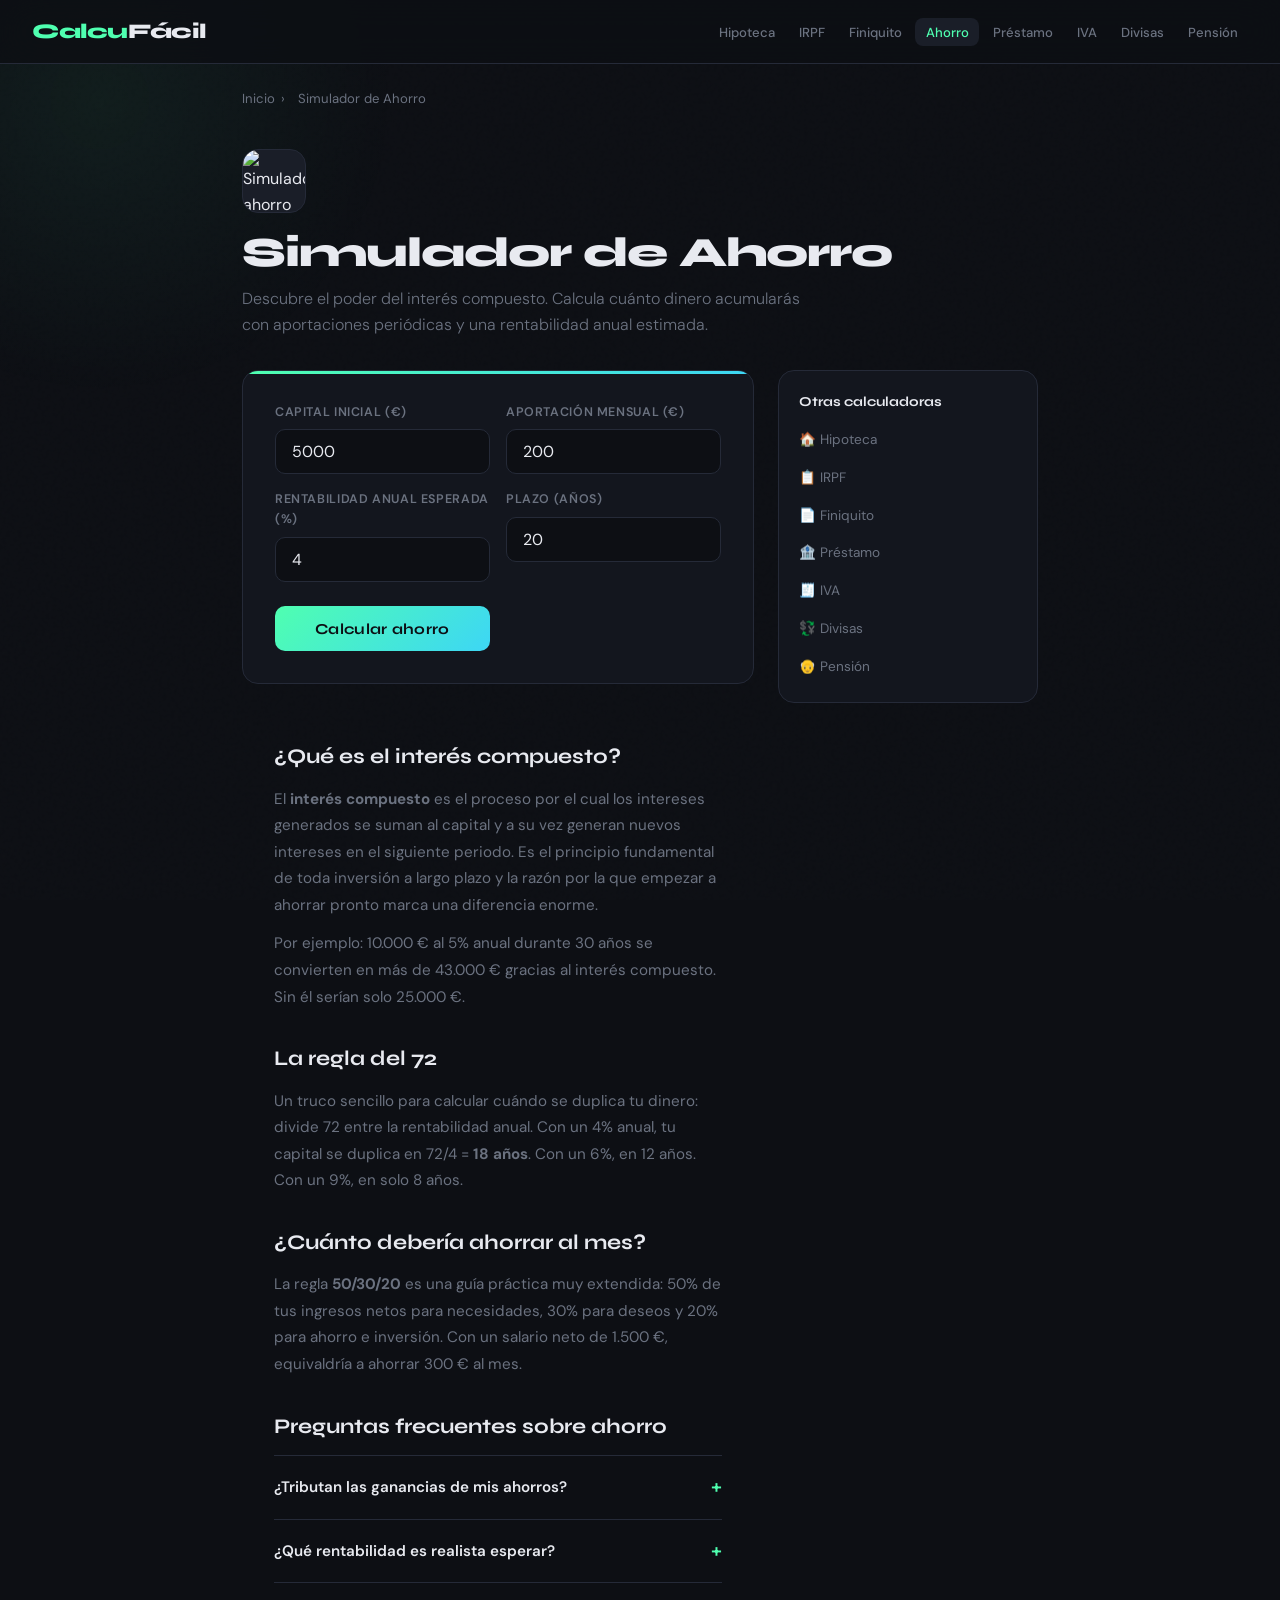
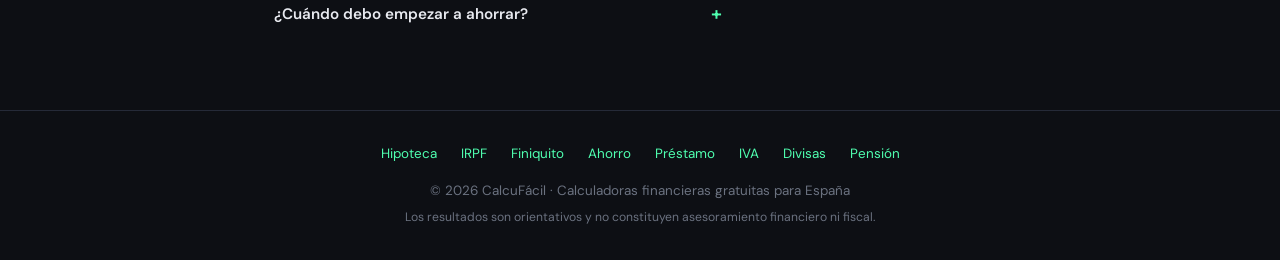
==== ahorro/index.html @ 6a9dbaf0 "Add files via upload" ====
<!DOCTYPE html>
<html lang="es">
<head>
  <meta charset="UTF-8" />
  <meta name="viewport" content="width=device-width, initial-scale=1.0" />
  <title>Simulador de Ahorro e Interés Compuesto 2026 Gratis | CalcuFácil</title>
  <meta name="description" content="Calcula cuánto dinero acumularás con tus ahorros gracias al interés compuesto. Simulador gratuito con aportaciones mensuales y rentabilidad anual personalizable." />
  <meta name="keywords" content="simulador ahorro, calculadora interés compuesto, cuánto ahorro en 10 años, rentabilidad ahorro, simulador inversión, ahorro mensual interés compuesto" />
  <meta name="robots" content="index, follow" />
  <meta name="author" content="CalcuFácil" />
  <meta name="language" content="es" />
  <meta name="geo.region" content="ES" />
  <link rel="canonical" href="https://www.calcufacil.es/ahorro/" />
  <meta property="og:title" content="Simulador de Ahorro e Interés Compuesto 2026 Gratis | CalcuFácil" />
  <meta property="og:description" content="Calcula cuánto dinero acumularás con tus ahorros gracias al interés compuesto. Simulador gratuito con aportaciones mensuales y rentabilidad anual personalizable." />
  <meta property="og:type" content="website" />
  <meta property="og:url" content="https://www.calcufacil.es/ahorro/" />
  <meta property="og:locale" content="es_ES" />
  <meta property="og:site_name" content="CalcuFácil" />
  <meta name="twitter:card" content="summary" />
  <meta name="twitter:title" content="Simulador de Ahorro e Interés Compuesto 2026 Gratis | CalcuFácil" />
  <meta name="twitter:description" content="Calcula cuánto dinero acumularás con tus ahorros gracias al interés compuesto. Simulador gratuito con aportaciones mensuales y rentabilidad anual personalizable." />
  <link rel="preconnect" href="https://fonts.googleapis.com" />
  <link href="https://fonts.googleapis.com/css2?family=Syne:wght@400;600;700;800&family=DM+Sans:wght@300;400;500;700&display=swap" rel="stylesheet" />
  <link rel="stylesheet" href="../css/style.css" />
  <script type="application/ld+json">
  {"@context":"https://schema.org","@type":"WebApplication","name":"Simulador de Ahorro","url":"https://www.calcufacil.es/ahorro/","description":"Simula el crecimiento de tus ahorros con interés compuesto","applicationCategory":"FinanceApplication","operatingSystem":"Web","offers":{"@type":"Offer","price":"0","priceCurrency":"EUR"},"inLanguage":"es"}
  </script>
  <script type="application/ld+json">{"@context":"https://schema.org","@type":"FAQPage","mainEntity":[{"@type":"Question","name":"¿Tributan las ganancias de mis ahorros?","acceptedAnswer":{"@type":"Answer","text":"Sí. Las ganancias del ahorro tributan en el IRPF como rendimientos del capital mobiliario a tipos del 19%, 21%, 23%, 27% o 28% según la cantidad."}},{"@type":"Question","name":"¿Qué rentabilidad es realista esperar?","acceptedAnswer":{"@type":"Answer","text":"Un depósito actual puede dar 2-3%. Un fondo indexado global ha dado históricamente un 7-8% anual de media aunque con volatilidad. A largo plazo 4-6% es una estimación conservadora razonable."}},{"@type":"Question","name":"¿Cuándo debo empezar a ahorrar?","acceptedAnswer":{"@type":"Answer","text":"Cuanto antes, mejor. Gracias al interés compuesto, ahorrar 100 euros al mes a los 25 años puede valer cuatro veces más que empezar a los 40 años. El tiempo es el factor más importante."}}]}</script>
</head>
<body>
<nav>
  <a class="nav-logo" href="../" aria-label="CalcuFácil inicio">Calcu<span>Fácil</span></a>
  <ul class="nav-links">
    <li><a href="../hipoteca/">Hipoteca</a></li>
    <li><a href="../irpf/">IRPF</a></li>
    <li><a href="../finiquito/">Finiquito</a></li>
    <li><a href="../ahorro/" class="active">Ahorro</a></li>
    <li><a href="../prestamo/">Préstamo</a></li>
    <li><a href="../iva/">IVA</a></li>
    <li><a href="../divisas/">Divisas</a></li>
    <li><a href="../pension/">Pensión</a></li>
    </ul>
</nav>
<div class="breadcrumb"><a href="../">Inicio</a><span>›</span><span>Simulador de Ahorro</span></div>
<div class="page-hero">
  <div class="page-hero-icon"><img src="../imagenes/iconos/ahorro.png" alt="Simulador ahorro" width="64" height="64" loading="eager" /></div>
  <h1>Simulador de Ahorro</h1>
  <p>Descubre el poder del interés compuesto. Calcula cuánto dinero acumularás con aportaciones periódicas y una rentabilidad anual estimada.</p>
</div>
<div class="ad-banner"><div class="ad-slot">Publicidad</div></div>
<div class="calc-layout">
  <div class="calc-main">
    <div class="calc-card">
      <div class="form-grid">
        <div class="form-group"><label>Capital inicial (€)</label><input type="number" id="aho-inicial" placeholder="5000" value="5000" min="0" /></div>
        <div class="form-group"><label>Aportación mensual (€)</label><input type="number" id="aho-mensual" placeholder="200" value="200" min="0" /></div>
        <div class="form-group"><label>Rentabilidad anual esperada (%)</label><input type="number" id="aho-rentabilidad" placeholder="4" value="4" step="0.1" min="0" /></div>
        <div class="form-group"><label>Plazo (años)</label><input type="number" id="aho-plazo" placeholder="20" value="20" min="1" max="50" /></div>
      </div>
      <button class="calc-btn" onclick="calcAhorro()">Calcular ahorro</button>
      <div class="result-box" id="res-ahorro">
        <div class="result-title">Resultado al final del plazo</div>
        <div class="results-grid">
          <div><div class="result-label">Capital final</div><div class="result-value big" id="aho-final">—</div></div>
          <div><div class="result-label">Total aportado</div><div class="result-value" id="aho-aportado">—</div></div>
          <div><div class="result-label">Ganancias por interés</div><div class="result-value" id="aho-ganancias">—</div></div>
          <div><div class="result-label">Multiplicador</div><div class="result-value" id="aho-multiplicador">—</div></div>
        </div>
        <div class="result-note">⚠️ Simulación con interés compuesto mensual. La rentabilidad real puede variar. No incluye inflación, impuestos sobre ganancias ni comisiones de gestión.</div>
      </div>
    </div>
    <div class="ad-slot">Publicidad</div>
    <article class="seo-article">
      <h2>¿Qué es el interés compuesto?</h2>
      <p>El <strong>interés compuesto</strong> es el proceso por el cual los intereses generados se suman al capital y a su vez generan nuevos intereses en el siguiente periodo. Es el principio fundamental de toda inversión a largo plazo y la razón por la que empezar a ahorrar pronto marca una diferencia enorme.</p>
      <p>Por ejemplo: 10.000 € al 5% anual durante 30 años se convierten en más de 43.000 € gracias al interés compuesto. Sin él serían solo 25.000 €.</p>
      <h2>La regla del 72</h2>
      <p>Un truco sencillo para calcular cuándo se duplica tu dinero: divide 72 entre la rentabilidad anual. Con un 4% anual, tu capital se duplica en 72/4 = <strong>18 años</strong>. Con un 6%, en 12 años. Con un 9%, en solo 8 años.</p>
      <h2>¿Cuánto debería ahorrar al mes?</h2>
      <p>La regla <strong>50/30/20</strong> es una guía práctica muy extendida: 50% de tus ingresos netos para necesidades, 30% para deseos y 20% para ahorro e inversión. Con un salario neto de 1.500 €, equivaldría a ahorrar 300 € al mes.</p>
      <h2>Preguntas frecuentes sobre ahorro</h2>
      <details class="faq-item"><summary>¿Tributan las ganancias de mis ahorros?</summary><p>Sí. Las ganancias del ahorro tributan en el IRPF como rendimientos del capital mobiliario a tipos del 19%, 21%, 23%, 27% o 28% según la cantidad.</p></details><details class="faq-item"><summary>¿Qué rentabilidad es realista esperar?</summary><p>Un depósito actual puede dar 2-3%. Un fondo indexado global ha dado históricamente un 7-8% anual de media aunque con volatilidad. A largo plazo 4-6% es una estimación conservadora razonable.</p></details><details class="faq-item"><summary>¿Cuándo debo empezar a ahorrar?</summary><p>Cuanto antes, mejor. Gracias al interés compuesto, ahorrar 100 euros al mes a los 25 años puede valer cuatro veces más que empezar a los 40 años. El tiempo es el factor más importante.</p></details>
    </article>
  </div>
  <aside class="calc-sidebar">
    <div class="ad-slot-sq">Publicidad</div>
    <div class="sidebar-card">
      <h3>Otras calculadoras</h3>
      <ul class="sidebar-links">
        <li><a href="../hipoteca/">🏠 Hipoteca</a></li>
        <li><a href="../irpf/">📋 IRPF</a></li>
        <li><a href="../finiquito/">📄 Finiquito</a></li>
        <li><a href="../prestamo/">🏦 Préstamo</a></li>
        <li><a href="../iva/">🧾 IVA</a></li>
        <li><a href="../divisas/">💱 Divisas</a></li>
        <li><a href="../pension/">👴 Pensión</a></li>
        </ul>
    </div>
  </aside>
</div>
<footer>
  <div class="footer-links"><a href="/hipoteca/">Hipoteca</a><a href="/irpf/">IRPF</a><a href="/finiquito/">Finiquito</a><a href="/ahorro/">Ahorro</a><a href="/prestamo/">Préstamo</a><a href="/iva/">IVA</a><a href="/divisas/">Divisas</a><a href="/pension/">Pensión</a></div>
  <p>© 2026 CalcuFácil · Calculadoras financieras gratuitas para España</p>
  <p style="margin-top:0.4rem;font-size:0.76rem;">Los resultados son orientativos y no constituyen asesoramiento financiero ni fiscal.</p>
</footer>
<script src="../js/utils.js"></script>
<script>
function calcAhorro() {
  const C0=parseFloat(document.getElementById('aho-inicial').value)||0;
  const m=parseFloat(document.getElementById('aho-mensual').value)||0;
  const r=parseFloat(document.getElementById('aho-rentabilidad').value)/100/12;
  const n=parseFloat(document.getElementById('aho-plazo').value)*12;
  if(!n) return;
  const fin=r===0?C0+m*n:C0*Math.pow(1+r,n)+m*(Math.pow(1+r,n)-1)/r;
  const ap=C0+m*n, gan=fin-ap, mul=ap>0?fin/ap:1;
  document.getElementById('aho-final').textContent=fmtE(fin);
  document.getElementById('aho-aportado').textContent=fmtE(ap);
  document.getElementById('aho-ganancias').textContent=fmtE(gan);
  document.getElementById('aho-multiplicador').textContent='x'+fmt(mul);
  document.getElementById('res-ahorro').classList.add('visible');
}
</script>
</body></html>
---- css/style.css ----
:root {
  --bg: #0d0f14;
  --surface: #13161e;
  --surface2: #1a1e28;
  --border: #252a38;
  --accent: #4fffb0;
  --accent2: #3dd6f5;
  --text: #e8eaf0;
  --muted: #6b7280;
  --card-hover: #1e2330;
  --radius: 16px;
  --font-display: 'Syne', sans-serif;
  --font-body: 'DM Sans', sans-serif;
}

*, *::before, *::after { box-sizing: border-box; margin: 0; padding: 0; }
html { scroll-behavior: smooth; }

body {
  background: var(--bg);
  color: var(--text);
  font-family: var(--font-body);
  font-size: 16px;
  line-height: 1.6;
  min-height: 100vh;
  overflow-x: hidden;
}

body::before {
  content: '';
  position: fixed;
  inset: 0;
  background-image: url("data:image/svg+xml,%3Csvg viewBox='0 0 256 256' xmlns='http://www.w3.org/2000/svg'%3E%3Cfilter id='noise'%3E%3CfeTurbulence type='fractalNoise' baseFrequency='0.9' numOctaves='4' stitchTiles='stitch'/%3E%3C/filter%3E%3Crect width='100%25' height='100%25' filter='url(%23noise)' opacity='0.04'/%3E%3C/svg%3E");
  pointer-events: none;
  z-index: 0;
  opacity: 0.4;
}

body::after {
  content: '';
  position: fixed;
  top: -200px; left: -200px;
  width: 600px; height: 600px;
  background: radial-gradient(circle, rgba(79,255,176,0.06) 0%, transparent 70%);
  pointer-events: none;
  z-index: 0;
}

/* ── NAV ── */
nav {
  position: sticky; top: 0; z-index: 100;
  background: rgba(13,15,20,0.88);
  backdrop-filter: blur(20px);
  border-bottom: 1px solid var(--border);
  padding: 0 2rem;
  height: 64px;
  display: flex; align-items: center; justify-content: space-between;
}

.nav-logo {
  font-family: var(--font-display);
  font-weight: 800; font-size: 1.3rem;
  color: var(--accent); letter-spacing: -0.02em;
  text-decoration: none;
}
.nav-logo span { color: var(--text); }

.nav-links { display: flex; gap: 0.2rem; list-style: none; flex-wrap: wrap; }
.nav-links a {
  color: var(--muted); text-decoration: none;
  font-size: 0.82rem; font-weight: 500;
  padding: 0.35rem 0.65rem; border-radius: 8px;
  transition: all 0.2s;
}
.nav-links a:hover, .nav-links a.active { color: var(--text); background: var(--surface2); }
.nav-links a.active { color: var(--accent); }

/* ── BREADCRUMB ── */
.breadcrumb {
  position: relative; z-index: 1;
  max-width: 860px; margin: 1.5rem auto 0;
  padding: 0 2rem;
  font-size: 0.82rem; color: var(--muted);
}
.breadcrumb a { color: var(--muted); text-decoration: none; }
.breadcrumb a:hover { color: var(--accent); }
.breadcrumb span { margin: 0 0.4rem; }

/* ── HERO (index) ── */
.hero {
  position: relative; z-index: 1;
  text-align: center;
  padding: 5rem 2rem 3.5rem;
  max-width: 820px; margin: 0 auto;
}
.hero-badge {
  display: inline-flex; align-items: center; gap: 0.4rem;
  background: rgba(79,255,176,0.08);
  border: 1px solid rgba(79,255,176,0.2);
  color: var(--accent); font-size: 0.78rem; font-weight: 600;
  padding: 0.35rem 0.9rem; border-radius: 100px;
  margin-bottom: 1.5rem; letter-spacing: 0.05em; text-transform: uppercase;
  animation: fadeUp 0.5s ease both;
}
.hero h1 {
  font-family: var(--font-display);
  font-size: clamp(2rem, 5vw, 3.4rem);
  font-weight: 800; line-height: 1.1;
  letter-spacing: -0.03em; margin-bottom: 1.25rem;
  animation: fadeUp 0.5s 0.1s ease both;
}
.hero h1 .highlight {
  background: linear-gradient(135deg, var(--accent), var(--accent2));
  -webkit-background-clip: text; -webkit-text-fill-color: transparent; background-clip: text;
}
.hero p {
  font-size: 1.05rem; color: var(--muted);
  max-width: 520px; margin: 0 auto 2.5rem;
  font-weight: 300; animation: fadeUp 0.5s 0.2s ease both;
}
.hero-stats {
  display: flex; justify-content: center; gap: 2.5rem;
  animation: fadeUp 0.5s 0.3s ease both;
}
.stat { text-align: center; }
.stat-num { font-family: var(--font-display); font-size: 1.5rem; font-weight: 800; color: var(--accent); }
.stat-label { font-size: 0.78rem; color: var(--muted); }

/* ── PAGE HERO (subpages) ── */
.page-hero {
  position: relative; z-index: 1;
  max-width: 860px; margin: 0 auto;
  padding: 2.5rem 2rem 2rem;
}
.page-hero-icon {
  display: block;
  width: 64px;
  height: 64px;
  margin-bottom: 1rem;
  border-radius: 16px;
  overflow: hidden;
  background: var(--surface2);
  border: 1px solid var(--border);
}
.page-hero-icon img {
  width: 100%;
  height: 100%;
  object-fit: cover;
  display: block;
}
.page-hero h1 {
  font-family: var(--font-display);
  font-size: clamp(1.8rem, 4vw, 2.6rem);
  font-weight: 800; line-height: 1.15;
  letter-spacing: -0.03em; margin-bottom: 0.6rem;
  animation: fadeUp 0.4s ease both;
}
.page-hero p {
  font-size: 1rem; color: var(--muted);
  max-width: 580px; font-weight: 300;
  animation: fadeUp 0.4s 0.1s ease both;
}

/* ── AD SLOTS ── */
/* TODO: Cuando Google AdSense apruebe la web, elimina las tres líneas "display: none"
   que hay debajo (una en .ad-banner, una en .ad-slot y una en .ad-slot-sq) */
.ad-banner { display: none; position: relative; z-index: 1; max-width: 860px; margin: 1rem auto; padding: 0 2rem; }
.ad-slot {
  display: none;
  background: var(--surface); border: 1px dashed var(--border);
  border-radius: var(--radius); height: 90px;
  align-items: center; justify-content: center;
  color: var(--muted); font-size: 0.78rem;
  letter-spacing: 0.1em; text-transform: uppercase;
}
.ad-slot-sq {
  display: none;
  background: var(--surface); border: 1px dashed var(--border);
  border-radius: var(--radius); height: 250px;
  align-items: center; justify-content: center;
  color: var(--muted); font-size: 0.78rem;
  letter-spacing: 0.1em; text-transform: uppercase;
}

/* ── TOOLS GRID (index) ── */
.section { position: relative; z-index: 1; max-width: 1100px; margin: 0 auto; padding: 0 2rem 4rem; }
.section-title {
  font-family: var(--font-display); font-size: 0.72rem; font-weight: 700;
  color: var(--muted); letter-spacing: 0.15em; text-transform: uppercase; margin-bottom: 1.25rem;
}
.tools-grid { display: grid; grid-template-columns: repeat(auto-fill, minmax(260px, 1fr)); gap: 1rem; }
.tool-card {
  background: var(--surface); border: 1px solid var(--border);
  border-radius: var(--radius); padding: 1.5rem;
  text-decoration: none; display: block;
  transition: all 0.25s; position: relative; overflow: hidden;
}
.tool-card::before {
  content: ''; position: absolute; top: 0; left: 0; right: 0; height: 2px;
  background: linear-gradient(90deg, var(--accent), var(--accent2));
  transform: scaleX(0); transform-origin: left; transition: transform 0.3s ease;
}
.tool-card:hover { background: var(--card-hover); border-color: rgba(79,255,176,0.2); transform: translateY(-2px); box-shadow: 0 8px 32px rgba(0,0,0,0.3); }
.tool-card:hover::before { transform: scaleX(1); }
/* ── CARD ICON → IMAGE CONTAINER ── */
.card-icon {
  display: block;
  width: 100px;
  height: 60px;
  margin-bottom: 1rem;
  border-radius: 12px;
  overflow: hidden;
  background: var(--surface2);
  border: 1px solid var(--border);
  flex-shrink: 0;
}

.card-icon img {
  width: 100%;
  height: 100%;
  object-fit: cover;
  display: block;
  transition: transform 0.3s ease;
}

.tool-card:hover .card-icon img {
  transform: scale(1.08);
}

/* Placeholder shown when no image is set */
.card-icon:not(:has(img))::after,
.card-icon img[src=""]::before {
  content: '';
  display: block;
  width: 100%;
  height: 100%;
  background: linear-gradient(135deg, var(--surface2), var(--border));
}

/* Icon placeholder visual — shows a subtle "image" icon */
.card-icon-placeholder {
  display: block;
  width: 52px;
  height: 52px;
  margin-bottom: 1rem;
  border-radius: 12px;
  background: var(--surface2);
  border: 1.5px dashed var(--border);
  position: relative;
  flex-shrink: 0;
}
.card-icon-placeholder::after {
  content: '🖼';
  position: absolute;
  top: 50%; left: 50%;
  transform: translate(-50%, -50%);
  font-size: 1.4rem;
  opacity: 0.3;
}
.card-title { font-family: var(--font-display); font-size: 1rem; font-weight: 700; margin-bottom: 0.4rem; color: var(--text); }
.card-desc { font-size: 0.84rem; color: var(--muted); line-height: 1.5; }
.card-arrow { position: absolute; top: 1.25rem; right: 1.25rem; color: var(--muted); font-size: 1.1rem; transition: transform 0.2s, color 0.2s; }
.tool-card:hover .card-arrow { transform: translateX(3px); color: var(--accent); }

/* ── CALC LAYOUT ── */
.calc-layout {
  position: relative; z-index: 1;
  max-width: 860px; margin: 0 auto;
  padding: 0 2rem 1rem;
  display: grid;
  grid-template-columns: 1fr 260px;
  gap: 1.5rem;
  align-items: start;
}

.calc-main { display: flex; flex-direction: column; gap: 1.5rem; }

/* ── CALC CARD ── */
.calc-card {
  background: var(--surface); border: 1px solid var(--border);
  border-radius: var(--radius); padding: 2rem;
  position: relative; overflow: hidden;
}
.calc-card::before {
  content: ''; position: absolute; top: 0; left: 0; right: 0; height: 3px;
  background: linear-gradient(90deg, var(--accent), var(--accent2));
}
.form-grid { display: grid; grid-template-columns: repeat(auto-fit, minmax(190px, 1fr)); gap: 1rem; margin-bottom: 1.5rem; }
.form-group { display: flex; flex-direction: column; gap: 0.4rem; }
.form-group label { font-size: 0.78rem; font-weight: 600; color: var(--muted); letter-spacing: 0.05em; text-transform: uppercase; }
.form-group input, .form-group select {
  background: var(--bg); border: 1px solid var(--border);
  border-radius: 10px; color: var(--text);
  font-family: var(--font-body); font-size: 1rem;
  padding: 0.7rem 1rem; outline: none; transition: border-color 0.2s; width: 100%;
}
.form-group input:focus, .form-group select:focus {
  border-color: var(--accent); box-shadow: 0 0 0 3px rgba(79,255,176,0.08);
}
.form-group select option { background: var(--bg); }

.calc-btn {
  background: linear-gradient(135deg, var(--accent), var(--accent2));
  border: none; border-radius: 10px; color: #0d0f14;
  cursor: pointer; font-family: var(--font-display);
  font-size: 0.95rem; font-weight: 700;
  padding: 0.85rem 2.5rem; transition: opacity 0.2s, transform 0.1s;
  letter-spacing: 0.02em;
}
.calc-btn:hover { opacity: 0.9; transform: translateY(-1px); }
.calc-btn:active { transform: translateY(0); }

/* ── RESULT BOX ── */
.result-box {
  display: none; background: var(--bg);
  border: 1px solid rgba(79,255,176,0.2); border-radius: var(--radius);
  padding: 1.5rem; animation: fadeUp 0.3s ease;
}
.result-box.visible { display: block; }
.result-title { font-size: 0.72rem; font-weight: 700; color: var(--accent); letter-spacing: 0.1em; text-transform: uppercase; margin-bottom: 1rem; }
.results-grid { display: grid; grid-template-columns: repeat(auto-fit, minmax(150px, 1fr)); gap: 1rem; }
.result-label { font-size: 0.8rem; color: var(--muted); margin-bottom: 0.2rem; }
.result-value { font-family: var(--font-body); font-size: 1.35rem; font-weight: 700; color: var(--text); letter-spacing: -0.01em; }
.result-value.big { font-family: var(--font-body); font-size: 2rem; font-weight: 700; color: var(--accent); letter-spacing: -0.02em; }
.result-note { margin-top: 1rem; font-size: 0.8rem; color: var(--muted); line-height: 1.5; padding-top: 1rem; border-top: 1px solid var(--border); }

/* ── SIDEBAR ── */
.calc-sidebar { display: flex; flex-direction: column; gap: 1rem; }
.sidebar-card { background: var(--surface); border: 1px solid var(--border); border-radius: var(--radius); padding: 1.25rem; }
.sidebar-card h3 { font-family: var(--font-display); font-size: 0.85rem; font-weight: 700; color: var(--text); margin-bottom: 0.75rem; }
.sidebar-links { list-style: none; display: flex; flex-direction: column; gap: 0.4rem; }
.sidebar-links a { color: var(--muted); text-decoration: none; font-size: 0.85rem; padding: 0.3rem 0; display: flex; align-items: center; gap: 0.5rem; transition: color 0.2s; }
.sidebar-links a:hover { color: var(--accent); }

/* ── SEO ARTICLE ── */
.seo-article {
  position: relative; z-index: 1;
  max-width: 860px; margin: 0 auto;
  padding: 0 2rem 3rem;
}
.seo-article h2 { font-family: var(--font-display); font-size: 1.3rem; font-weight: 700; margin: 2rem 0 0.75rem; color: var(--text); }
.seo-article h3 { font-family: var(--font-display); font-size: 1rem; font-weight: 700; margin: 1.5rem 0 0.5rem; color: var(--text); }
.seo-article p { color: var(--muted); font-size: 0.95rem; line-height: 1.75; margin-bottom: 0.75rem; }
.seo-article ul { color: var(--muted); font-size: 0.95rem; line-height: 1.75; padding-left: 1.25rem; margin-bottom: 0.75rem; }
.seo-article ul li { margin-bottom: 0.3rem; }
.faq-item { border-top: 1px solid var(--border); padding: 1rem 0; }
.faq-item summary { cursor: pointer; font-weight: 600; color: var(--text); font-size: 0.95rem; list-style: none; display: flex; justify-content: space-between; align-items: center; }
.faq-item summary::after { content: '+'; color: var(--accent); font-size: 1.2rem; }
.faq-item[open] summary::after { content: '−'; }
.faq-item p { margin-top: 0.75rem; color: var(--muted); font-size: 0.9rem; }

/* ── FOOTER ── */
footer {
  position: relative; z-index: 1;
  border-top: 1px solid var(--border);
  padding: 2rem; text-align: center;
  color: var(--muted); font-size: 0.84rem;
}
footer a { color: var(--accent); text-decoration: none; }
.footer-links { display: flex; justify-content: center; gap: 1.5rem; margin-bottom: 1rem; flex-wrap: wrap; }

/* ── ANIMATIONS ── */
@keyframes fadeUp {
  from { opacity: 0; transform: translateY(14px); }
  to   { opacity: 1; transform: translateY(0); }
}

/* ── MOBILE ── */
@media (max-width: 720px) {
  nav { padding: 0 1rem; }
  .nav-links { display: none; }
  .hero, .page-hero { padding-left: 1rem; padding-right: 1rem; }
  .section, .seo-article, .ad-banner { padding-left: 1rem; padding-right: 1rem; }
  .calc-layout { grid-template-columns: 1fr; padding: 0 1rem 1rem; }
  .calc-sidebar { display: none; }
  .tools-grid { grid-template-columns: 1fr 1fr; gap: 0.75rem; }
  .tool-card { padding: 1rem; }
  .card-desc { display: none; }
  .hero-stats { gap: 1.5rem; }
}
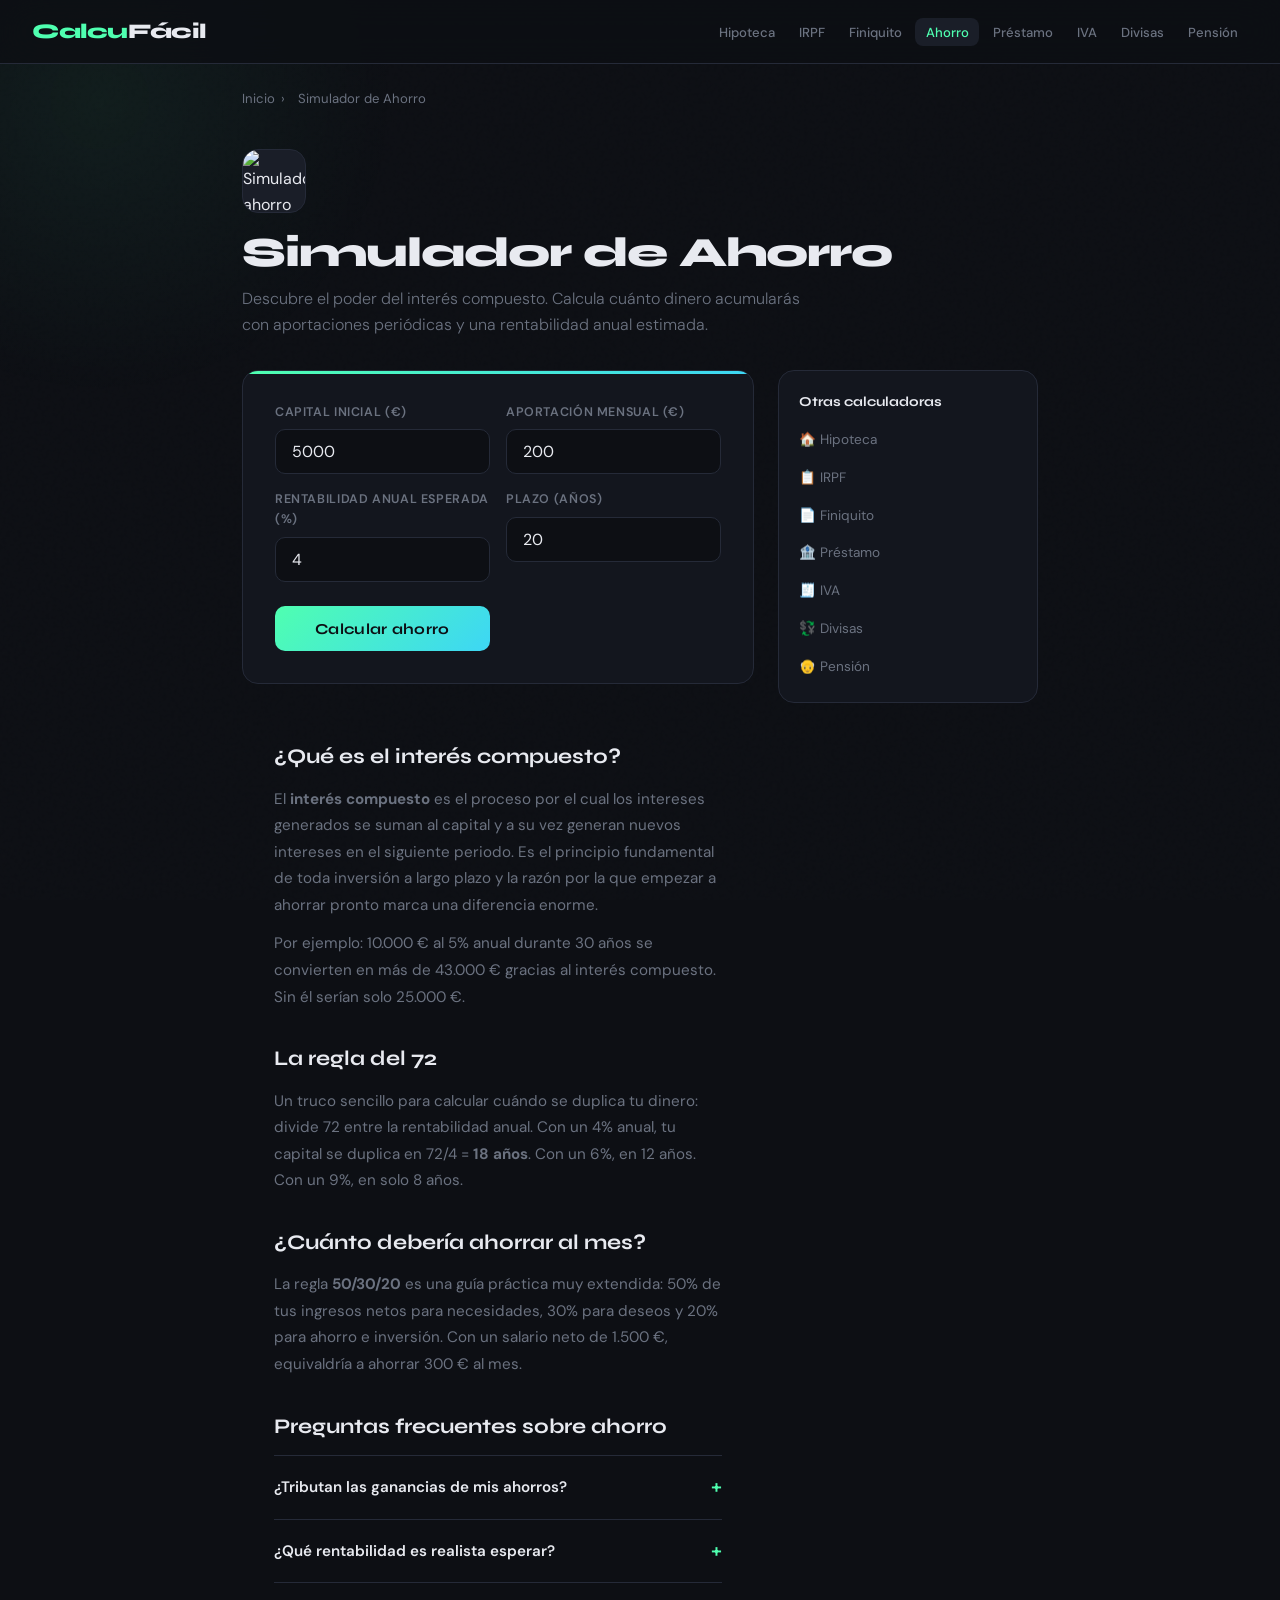
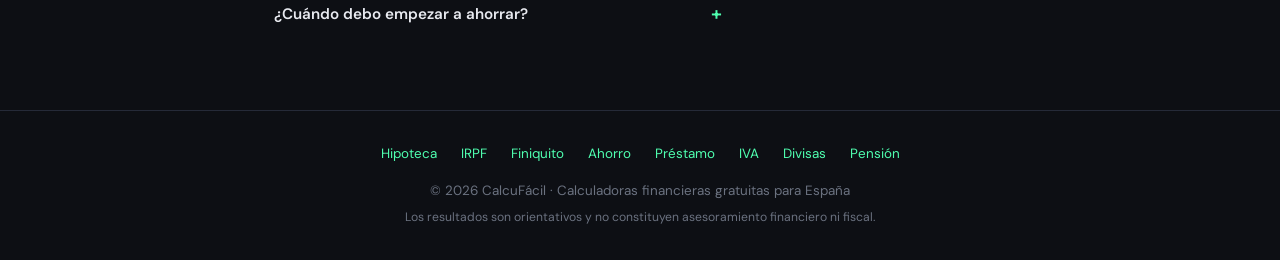
==== commit db4246cb: "Añadir favicon" ====
--- a/ahorro/index.html
+++ b/ahorro/index.html
@@ -27,6 +27,10 @@
   {"@context":"https://schema.org","@type":"WebApplication","name":"Simulador de Ahorro","url":"https://www.calcufacil.es/ahorro/","description":"Simula el crecimiento de tus ahorros con interés compuesto","applicationCategory":"FinanceApplication","operatingSystem":"Web","offers":{"@type":"Offer","price":"0","priceCurrency":"EUR"},"inLanguage":"es"}
   </script>
   <script type="application/ld+json">{"@context":"https://schema.org","@type":"FAQPage","mainEntity":[{"@type":"Question","name":"¿Tributan las ganancias de mis ahorros?","acceptedAnswer":{"@type":"Answer","text":"Sí. Las ganancias del ahorro tributan en el IRPF como rendimientos del capital mobiliario a tipos del 19%, 21%, 23%, 27% o 28% según la cantidad."}},{"@type":"Question","name":"¿Qué rentabilidad es realista esperar?","acceptedAnswer":{"@type":"Answer","text":"Un depósito actual puede dar 2-3%. Un fondo indexado global ha dado históricamente un 7-8% anual de media aunque con volatilidad. A largo plazo 4-6% es una estimación conservadora razonable."}},{"@type":"Question","name":"¿Cuándo debo empezar a ahorrar?","acceptedAnswer":{"@type":"Answer","text":"Cuanto antes, mejor. Gracias al interés compuesto, ahorrar 100 euros al mes a los 25 años puede valer cuatro veces más que empezar a los 40 años. El tiempo es el factor más importante."}}]}</script>
+  <link rel="icon" type="image/x-icon" href="../favicon.ico">
+  <link rel="icon" type="image/png" sizes="192x192" href="../favicon-192.png">
+  <link rel="icon" type="image/png" sizes="512x512" href="../favicon-512.png">
+  <link rel="apple-touch-icon" href="../apple-touch-icon.png">
 </head>
 <body>
 <nav>
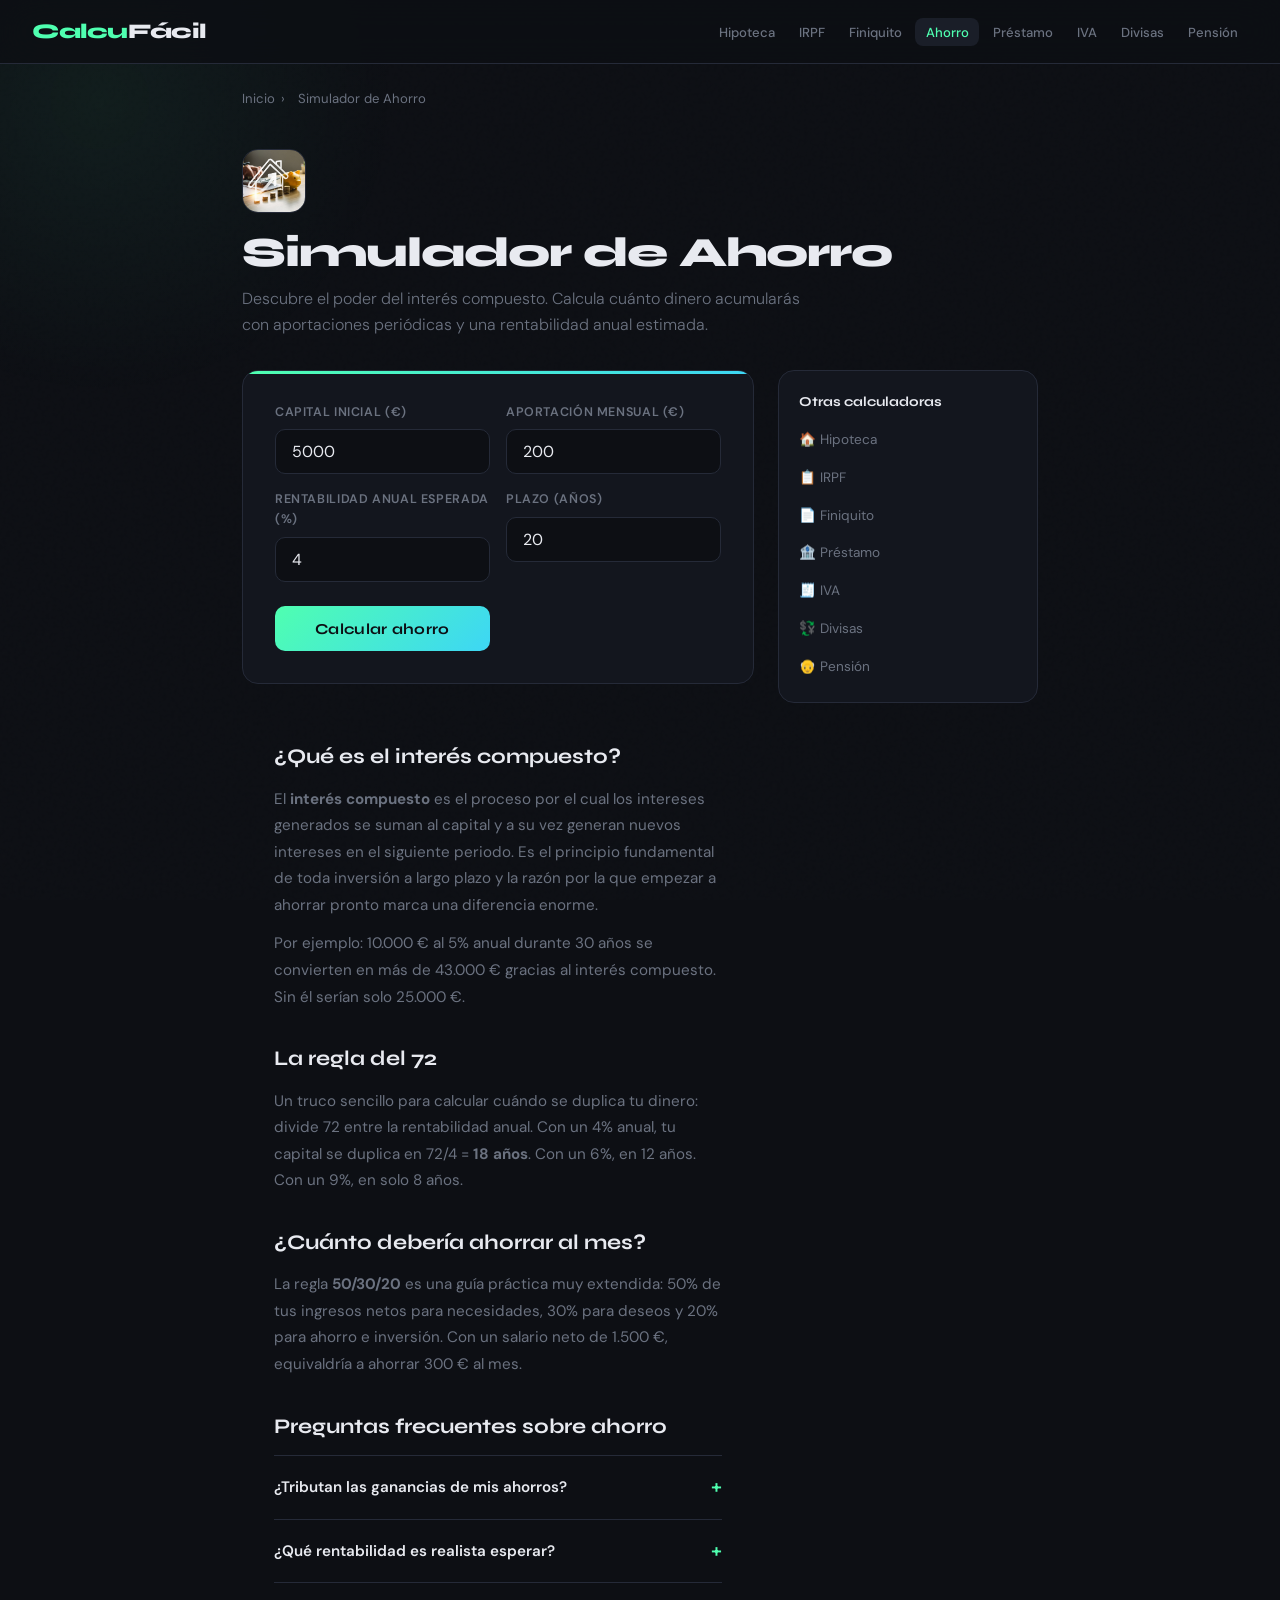
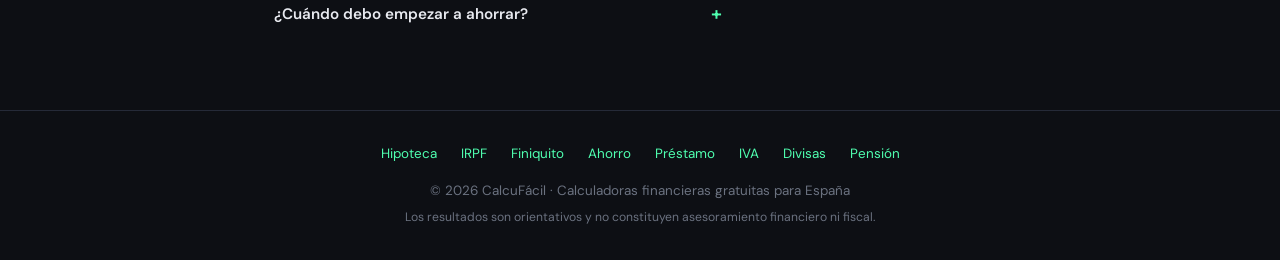
==== commit d52a783d: "Add files via upload" ====
--- a/ahorro/index.html
+++ b/ahorro/index.html
@@ -35,7 +35,8 @@
 <body>
 <nav>
   <a class="nav-logo" href="../" aria-label="CalcuFácil inicio">Calcu<span>Fácil</span></a>
-  <ul class="nav-links">
+  <button class="nav-toggle" id="navToggle" aria-label="Abrir menú">☰</button>
+  <ul class="nav-links" id="navLinks">
     <li><a href="../hipoteca/">Hipoteca</a></li>
     <li><a href="../irpf/">IRPF</a></li>
     <li><a href="../finiquito/">Finiquito</a></li>
@@ -48,7 +49,7 @@
 </nav>
 <div class="breadcrumb"><a href="../">Inicio</a><span>›</span><span>Simulador de Ahorro</span></div>
 <div class="page-hero">
-  <div class="page-hero-icon"><img src="../imagenes/iconos/ahorro.png" alt="Simulador ahorro" width="64" height="64" loading="eager" /></div>
+  <div class="page-hero-icon"><img src="../imagenes/iconos/ahorro.jpg" alt="Simulador ahorro" width="64" height="64" loading="eager" /></div>
   <h1>Simulador de Ahorro</h1>
   <p>Descubre el poder del interés compuesto. Calcula cuánto dinero acumularás con aportaciones periódicas y una rentabilidad anual estimada.</p>
 </div>
--- a/css/style.css
+++ b/css/style.css
@@ -378,3 +378,43 @@
   .card-desc { display: none; }
   .hero-stats { gap: 1.5rem; }
 }
+
+/* ── HAMBURGER MENU (móvil) ── */
+.nav-toggle {
+  display: none;
+  background: none;
+  border: 1px solid var(--border);
+  border-radius: 8px;
+  color: var(--text);
+  cursor: pointer;
+  font-size: 1.1rem;
+  padding: 0.3rem 0.6rem;
+  line-height: 1;
+  transition: background 0.2s, border-color 0.2s;
+}
+.nav-toggle:hover {
+  background: var(--surface2);
+  border-color: var(--accent);
+}
+
+@media (max-width: 720px) {
+  .nav-toggle { display: block; }
+
+  .nav-links {
+    display: none;
+    flex-direction: column;
+    position: absolute;
+    top: 64px; left: 0; right: 0;
+    background: rgba(13,15,20,0.97);
+    backdrop-filter: blur(20px);
+    border-bottom: 1px solid var(--border);
+    padding: 0.75rem 1rem 1rem;
+    gap: 0.25rem;
+    z-index: 99;
+  }
+  .nav-links.open { display: flex; }
+  .nav-links a {
+    padding: 0.55rem 0.75rem;
+    font-size: 0.95rem;
+  }
+}
